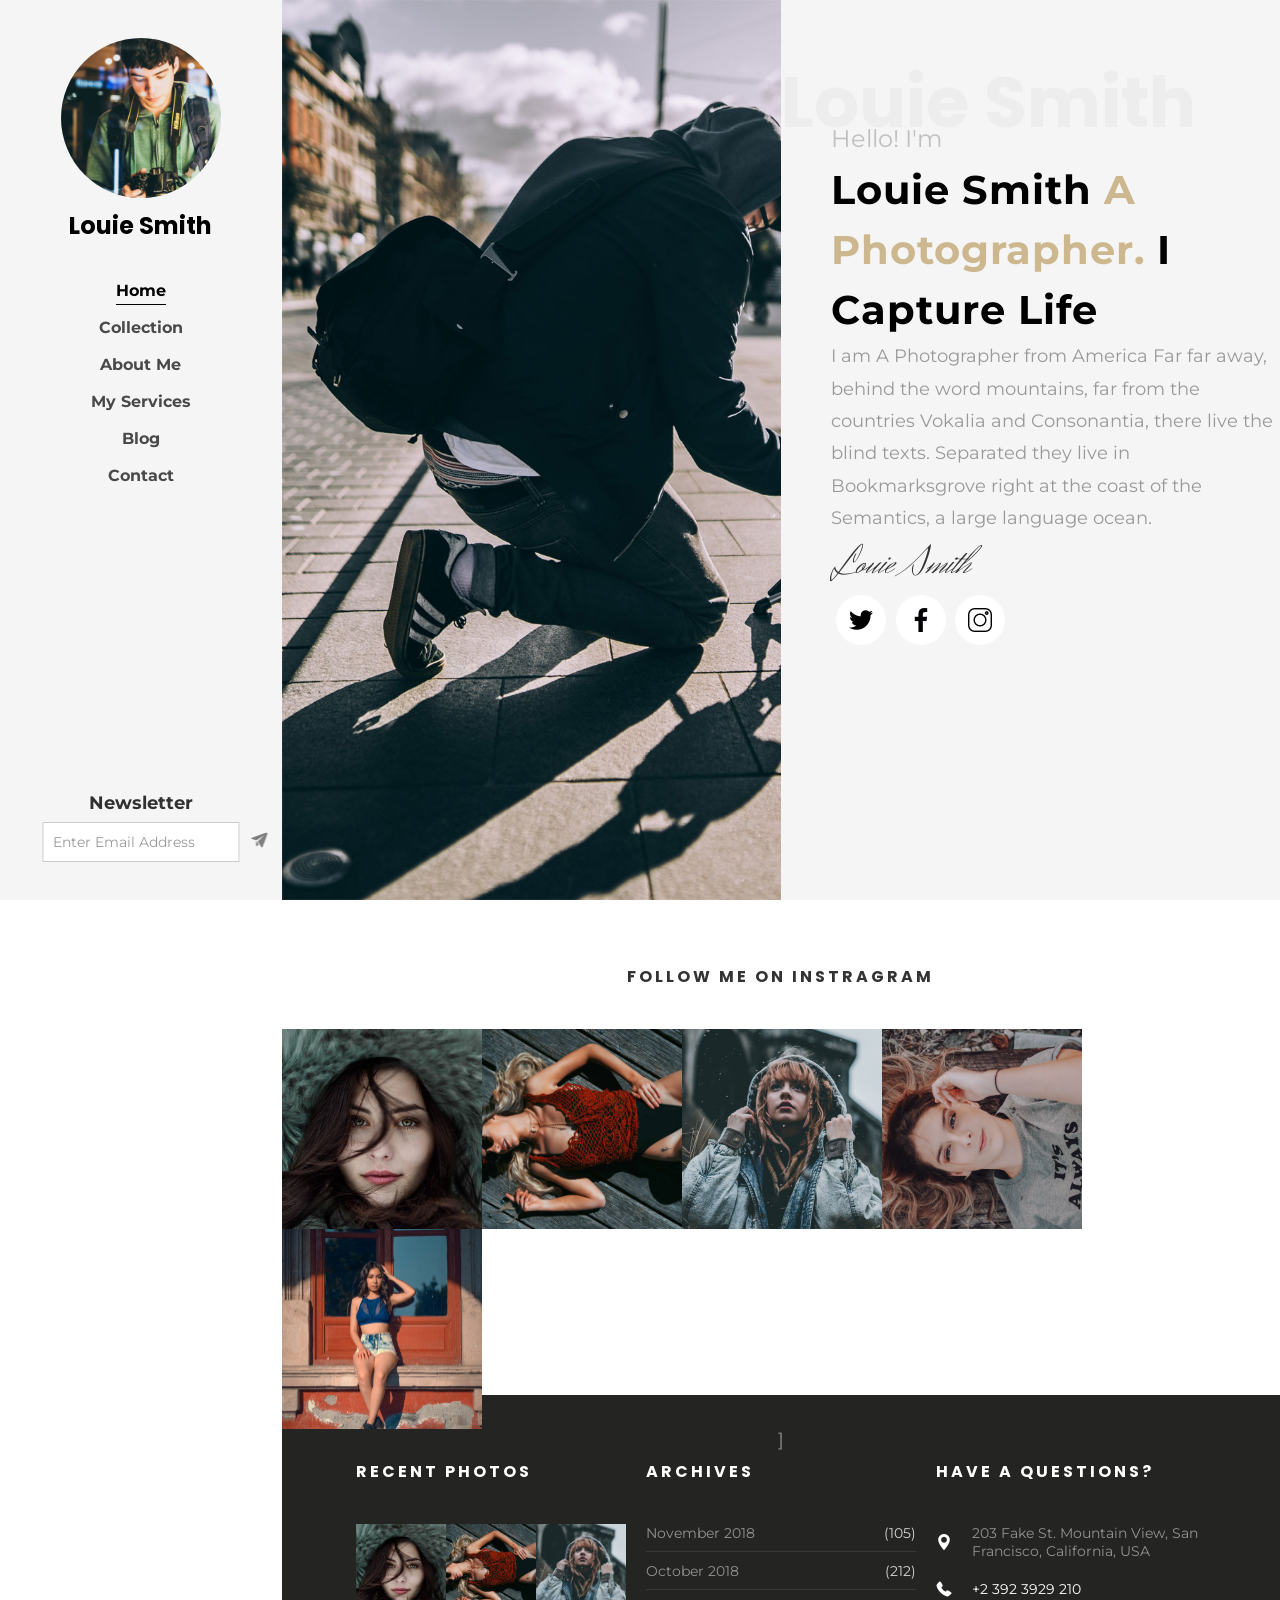
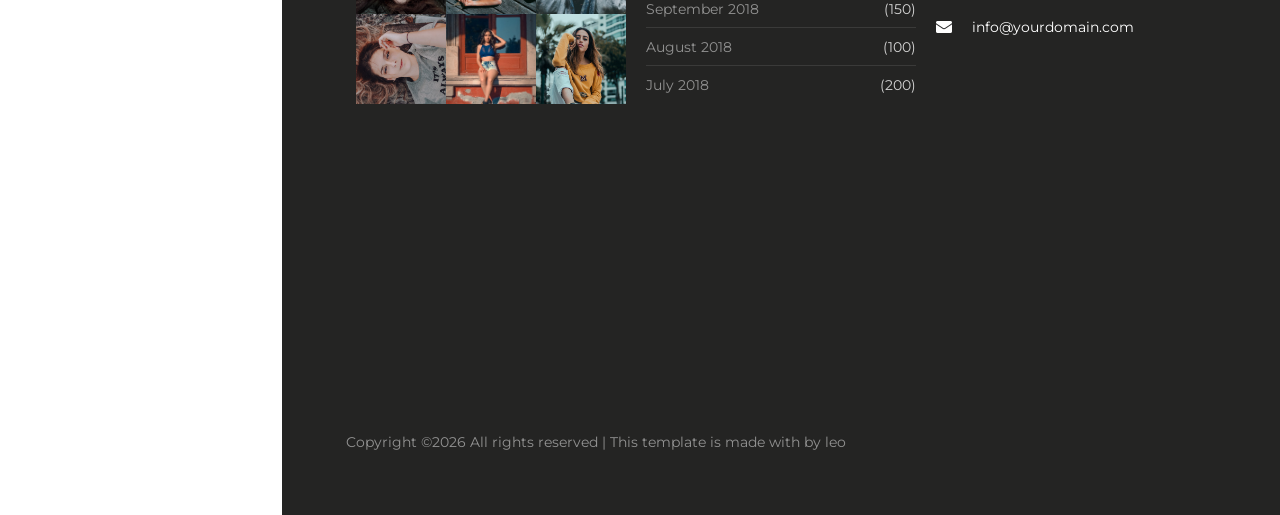
==== index.html @ 6e52e832 "Add files via upload Versão incompleta" ====
<!DOCTYPE html>
<html lang="en">

<head>
    <meta charset="UTF-8">
    <meta name="viewport" content="width=device-width, initial-scale=1.0">
    <link rel="preconnect" href="https://fonts.googleapis.com">
    <link rel="preconnect" href="https://fonts.gstatic.com" crossorigin>
    <link
        href="https://fonts.googleapis.com/css2?family=Herr+Von+Muellerhoff&family=Montserrat:ital,wght@0,100..900;1,100..900&family=Poppins:ital,wght@0,100;0,200;0,300;0,400;0,500;0,600;0,700;0,800;0,900;1,100;1,200;1,300;1,400;1,500;1,600;1,700;1,800;1,900&display=swap"
        rel="stylesheet">
    <link rel="stylesheet" href="css/main.css">
    <link rel="stylesheet" href="css/home.css">
    <title>Louie Smith</title>
</head>

<body>
    <header class="navegacao">
        <div>
            <a href="index.html">
                <div class="imagem-perfil-clicavel"></div>
            </a>
            <h2>Louie Smith</h2>
            <ul>
                <li class="item-nav"><a href="index.html" class="activate-page">Home</a></li>
                <li class="item-nav"><a href="collection.html">Collection</a></li>
                <li class="item-nav"><a href="about.html">About Me</a></li>
                <li class="item-nav"><a href="services.html">My Services</a></li>
                <li class="item-nav"><a href="blog.html">Blog</a></li>
                <li class="item-nav"><a href="contact.html">Contact</a></li>
            </ul>
        </div>
        <div>
            <h3>Newsletter</h3>
            <form class="entrada-email">
                <input type="text" placeholder="Enter Email Address">
                <a><img src="img/shared/paper-plane.png"></a>
            </form>
        </div>
    </header>
    <main>
        <section class="secao secao-bio">
            <div class="containers-apresentacao container-1"></div>
            <div class="containers-apresentacao container-2">
                <h1 class="texto-transparente-fundo">Louie Smith</h1>
                <div>
                    <h2 class="txt-1-apresentacao">Hello! I'm</h2>
                    <h3 class="txt-titulo-apresentacao">Louie Smith <span>A<br>Photographer.</span> I<br>Capture Life
                    </h3>
                    <p>I am A Photographer from America Far far away, behind the word mountains, far from the countries
                        Vokalia and Consonantia, there live the blind texts. Separated they live in Bookmarksgrove right
                        at the coast of the Semantics, a large language ocean.</p>
                    <h1 class="txt-assinatura">Louie Smith</h1>
                    <div class="icones-apresentacao">
                        <a class="a-redondo-icone"><img src="img/shared/twitter.png"></a>
                        <a class="a-redondo-icone"><img src="img/shared/facebook.png"></a>
                        <a class="a-redondo-icone"><img src="img/shared/instagram.png"></a>
                    </div>
                </div>
            </div>
        </section>
        <section class="secao secao-follow">
            <h1>FOLLOW ME ON INSTRAGRAM</h1>
            <div>
                <div class="imagens">
                    <div class="post image-1"></div>
                    <div class="post image-2"></div>
                    <div class="post image-3"></div>
                    <div class="post image-4"></div>
                    <div class="post image-5"></div>
                </div>]
            </div>
        </section>
    </main>
    <footer class="secao">
        <div>
            <div class="container-footer container-1">
                <h1 class="titulo-footer">RECENT PHOTOS</h1>
                <div>
                    <div class="image-1"></div>
                    <div class="image-2"></div>
                    <div class="image-3"></div>
                    <div class="image-4"></div>
                    <div class="image-5"></div>
                    <div class="image-6"></div>
                </div>
            </div>
            <div class="container-footer container-2">
                <h1 class="titulo-footer">ARCHIVES</h1>
                <div class="linha underline">
                    <p>November 2018</p>
                    <p class="texto-numero">(105)</p>
                </div>
                <div class="linha underline">
                    <p>October 2018</p>
                    <p class="texto-numero">(212)</p>
                </div>
                <div class="linha underline">
                    <p>September 2018</p>
                    <p class="texto-numero">(150)</p>
                </div>
                <div class="linha underline">
                    <p>August 2018</p>
                    <p class="texto-numero">(100)</p>
                </div>
                <div class="linha">
                    <p>July 2018</p>
                    <p class="texto-numero">(200)</p>
                </div>
            </div>
            <div class="container-footer container-3">
                <h1 class="titulo-footer">HAVE A QUESTIONS?</h1>
                <div>
                    <div class="linha">
                        <img src="img/shared/maps-and-flags.png">
                        <p>	203 Fake St. Mountain View, San Francisco, California, USA</p>
                    </div>
                    <div class="linha">
                        <img src="img/shared/phone-call.png">
                        <p class="texto-branco">+2 392 3929 210</p>
                    </div>
                    <div class="linha">
                        <img src="img/shared/email.png">
                        <p class="texto-branco">info@yourdomain.com</p>
                    </div>
                </div>
            </div>
        </div>
        <p class="texto-direitos-footer">Copyright ©2026 All rights reserved | This template is made with by leo</p>
    </footer>
</body>

</html>
---- css/main.css ----
@import url('reset.css');
@import url('variables.css');
@import url('global.css');
---- css/home.css ----

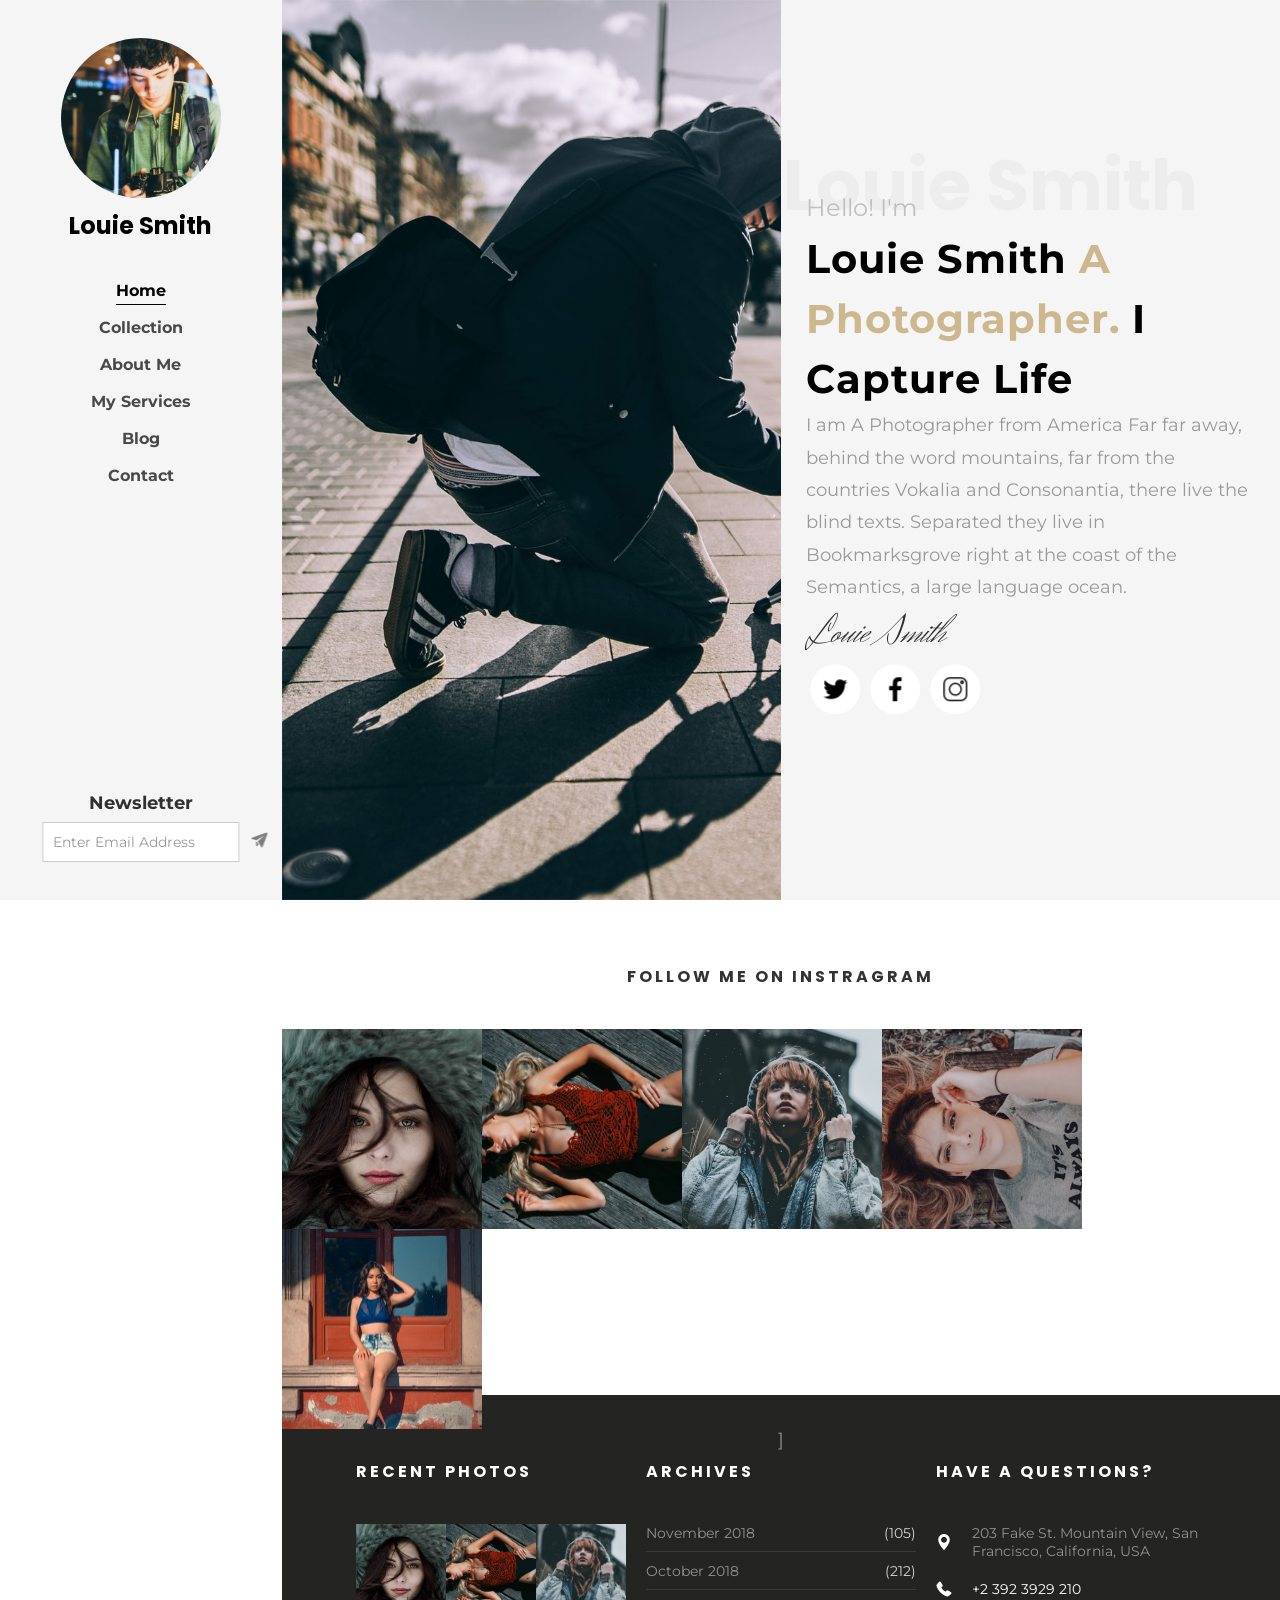
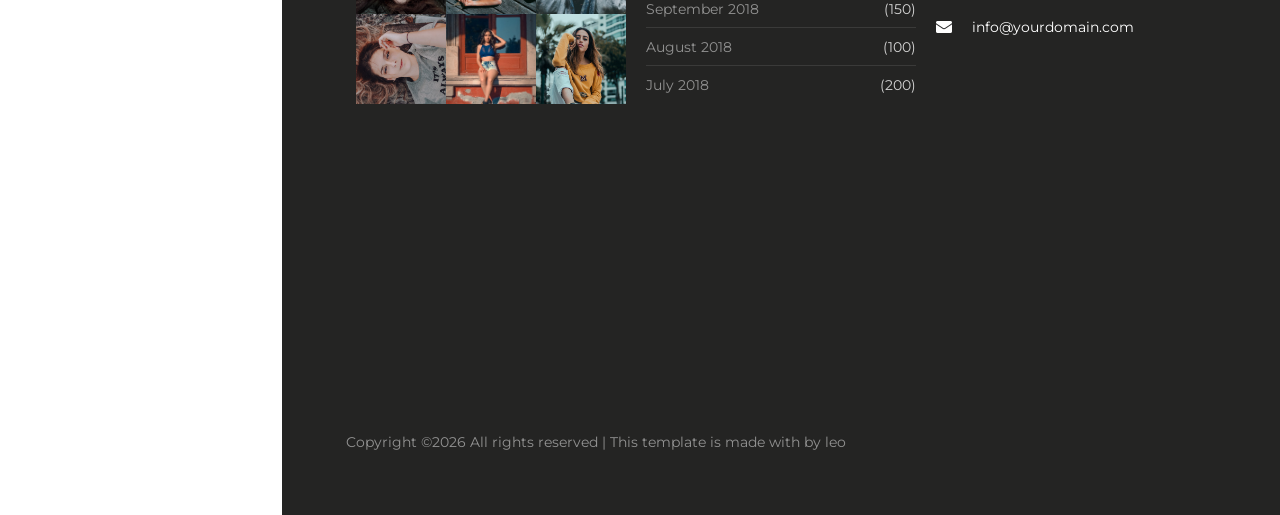
==== commit 34b92cd8: "Add files via upload" ====
--- a/index.html
+++ b/index.html
@@ -42,10 +42,11 @@
         <section class="secao secao-bio">
             <div class="containers-apresentacao container-1"></div>
             <div class="containers-apresentacao container-2">
-                <h1 class="texto-transparente-fundo">Louie Smith</h1>
+                
                 <div>
+                    <h1 class="texto-transparente-fundo">Louie Smith</h1>
                     <h2 class="txt-1-apresentacao">Hello! I'm</h2>
-                    <h3 class="txt-titulo-apresentacao">Louie Smith <span>A<br>Photographer.</span> I<br>Capture Life
+                    <h3 class="txt-titulo-apresentacao">Louie Smith <span>A Photographer.</span> I Capture Life
                     </h3>
                     <p>I am A Photographer from America Far far away, behind the word mountains, far from the countries
                         Vokalia and Consonantia, there live the blind texts. Separated they live in Bookmarksgrove right
--- a/css/main.css
+++ b/css/main.css
@@ -1,3 +1,2 @@
 @import url('reset.css');
-@import url('variables.css');
 @import url('global.css');
